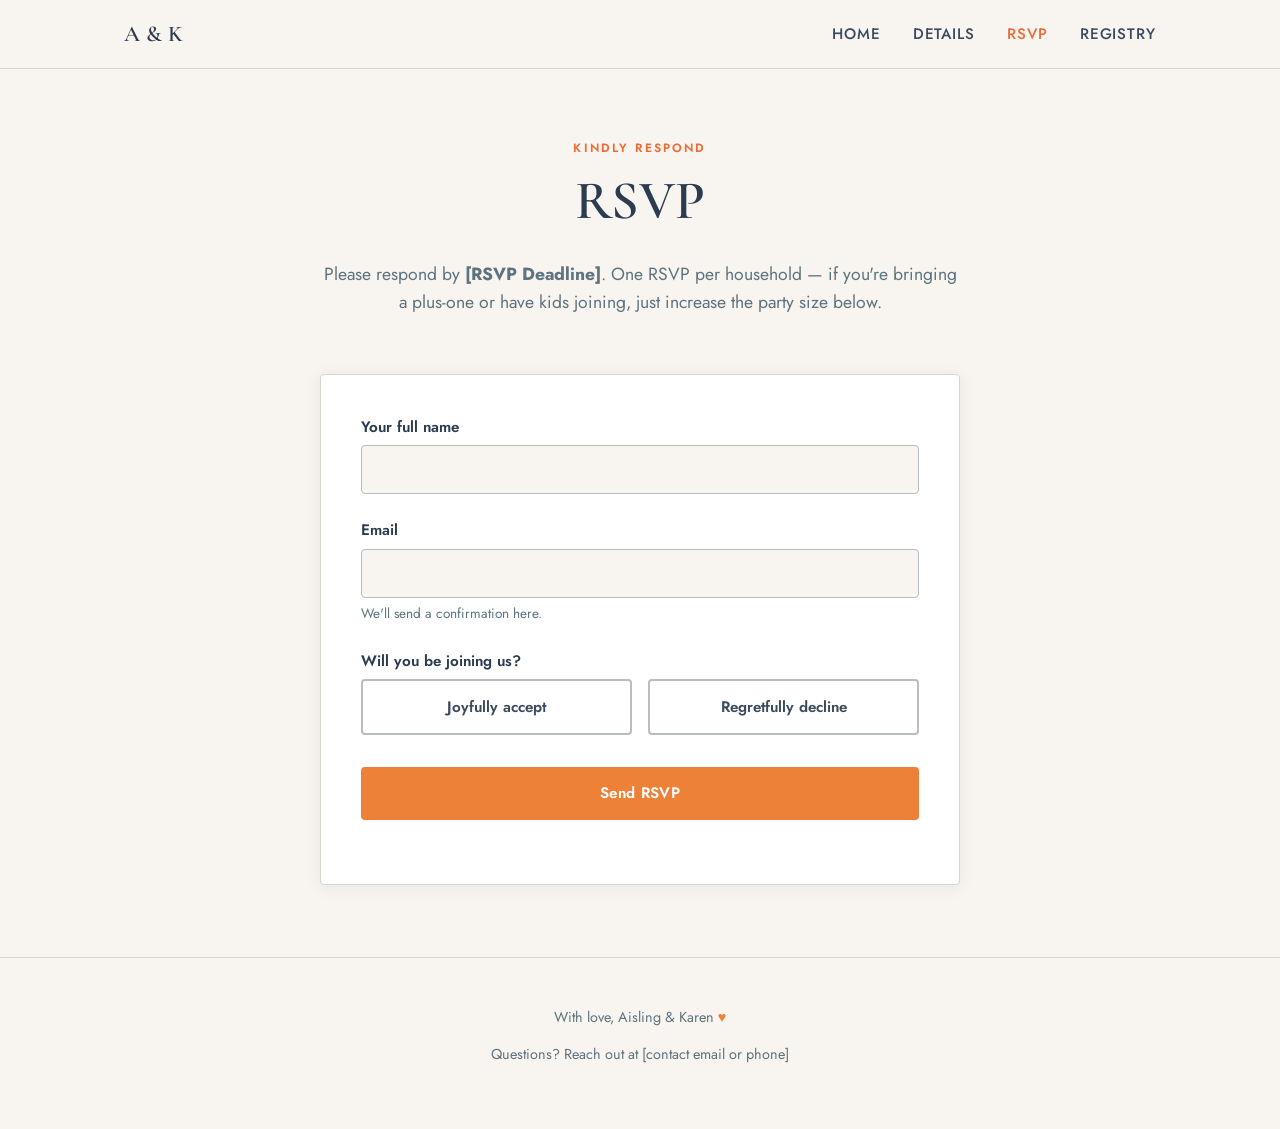
==== rsvp.html @ a1702ba2 "Initial wedding website" ====
<!doctype html>
<html lang="en">
<head>
<meta charset="UTF-8" />
<meta name="viewport" content="width=device-width, initial-scale=1.0" />
<title>RSVP | Aisling &amp; Karen</title>
<link rel="preconnect" href="https://fonts.googleapis.com" />
<link rel="preconnect" href="https://fonts.gstatic.com" crossorigin />
<link href="https://fonts.googleapis.com/css2?family=Cormorant+Garamond:wght@500;600;700&family=Jost:wght@400;500;600;700&display=swap" rel="stylesheet" />
<link rel="stylesheet" href="assets/css/style.css" />
</head>
<body>

<header class="site-header">
  <nav class="nav">
    <a class="nav-brand" href="index.html">A &amp; K</a>
    <button class="nav-toggle" aria-label="Toggle navigation" aria-expanded="false">
      <span></span><span></span><span></span>
    </button>
    <ul class="nav-links">
      <li><a href="index.html">Home</a></li>
      <li><a href="details.html">Details</a></li>
      <li><a href="rsvp.html" class="is-active">RSVP</a></li>
      <li><a href="registry.html">Registry</a></li>
    </ul>
  </nav>
</header>

<main>

  <section class="hero" style="padding: 4rem 0 2.5rem;">
    <div class="container">
      <p class="eyebrow">Kindly respond</p>
      <h1 style="font-size: clamp(2.2rem, 6vw, 3.4rem);">RSVP</h1>
      <p class="lede center">Please respond by <strong>[RSVP Deadline]</strong>. One RSVP per household — if you're bringing a plus-one or have kids joining, just increase the party size below.</p>
    </div>
  </section>

  <section style="padding-top: 0;">
    <div class="container">
      <form id="rsvp-form" class="form">

        <div class="form-row">
          <label for="full-name">Your full name</label>
          <input type="text" id="full-name" name="fullName" required autocomplete="name" />
        </div>

        <div class="form-row">
          <label for="email">Email</label>
          <input type="email" id="email" name="email" required autocomplete="email" />
          <p class="form-hint">We'll send a confirmation here.</p>
        </div>

        <div class="form-row">
          <label>Will you be joining us?</label>
          <div class="radio-group" role="radiogroup">
            <div class="radio-pill">
              <input type="radio" id="attending-yes" name="attending" value="Yes" required />
              <label for="attending-yes">Joyfully accept</label>
            </div>
            <div class="radio-pill">
              <input type="radio" id="attending-no" name="attending" value="No" required />
              <label for="attending-no">Regretfully decline</label>
            </div>
          </div>
        </div>

        <div id="attending-fields" class="hidden">
          <div class="form-row">
            <label for="party-size">Total number of guests in your party (including you)</label>
            <input type="number" id="party-size" name="partySize" min="1" max="10" value="1" />
          </div>

          <div id="guest-list"></div>

          <div class="form-row">
            <label for="notes">Anything else we should know?</label>
            <textarea id="notes" name="notes" rows="3" placeholder="Song requests, accessibility needs, etc."></textarea>
          </div>
        </div>

        <div class="form-row" style="margin-top: 2rem;">
          <button type="submit" class="btn btn-primary btn-block" id="submit-btn">Send RSVP</button>
        </div>

        <div id="form-status" class="form-status"></div>
      </form>
    </div>
  </section>

</main>

<footer class="site-footer">
  <div class="container">
    <p>With love, Aisling &amp; Karen <span class="heart">&hearts;</span></p>
    <p>Questions? Reach out at [contact email or phone]</p>
  </div>
</footer>

<script src="assets/js/main.js"></script>
<script src="assets/js/config.js"></script>
<script src="assets/js/rsvp.js"></script>
</body>
</html>
---- assets/css/style.css ----
/* ==========================================================================
   Design tokens
   Palette sources:
   https://coolors.co/789163-e8ca99-ec8137-5d737e-3b4a5e-e8dfd9
   https://coolors.co/e2c4a1-777d4b-2b3c50-5c7079-ed6a33-b9bdbf
   Strategy: neutrals (cream/tan/grey/navy-text) carry the site;
   sage and burnt orange are used sparingly as accents.
   ========================================================================== */

:root {
  /* neutrals */
  --cream: #f8f4f0;
  --bg: #f8f4f0;
  --bg-alt: #e8dfd9;
  --tan: #e8ca99;
  --tan-deep: #e2c4a1;
  --grey: #b9bdbf;
  --grey-line: #d8d4ce;
  --white: #ffffff;

  /* text */
  --navy: #2b3c50;
  --navy-soft: #3b4a5e;
  --slate: #5d737e;

  /* accents (use sparingly) */
  --sage: #789163;
  --olive: #777d4b;
  --orange: #ec8137;
  --orange-deep: #ed6a33;

  /* type */
  --font-display: "Cormorant Garamond", Georgia, "Times New Roman", serif;
  --font-body: "Jost", "Helvetica Neue", Arial, sans-serif;

  /* layout */
  --max-width: 1080px;
  --radius: 4px;
  --shadow: 0 2px 16px rgba(43, 60, 80, 0.08);
}

* {
  box-sizing: border-box;
}

html {
  scroll-behavior: smooth;
}

body {
  margin: 0;
  background: var(--bg);
  color: var(--navy-soft);
  font-family: var(--font-body);
  font-size: 17px;
  line-height: 1.6;
  -webkit-font-smoothing: antialiased;
}

img {
  max-width: 100%;
  display: block;
}

a {
  color: var(--orange-deep);
  text-decoration: none;
}

a:hover {
  text-decoration: underline;
}

h1, h2, h3, h4 {
  font-family: var(--font-display);
  color: var(--navy);
  font-weight: 600;
  line-height: 1.15;
  margin: 0 0 0.5em;
}

h1 { font-size: clamp(2.5rem, 6vw, 4rem); }
h2 { font-size: clamp(1.9rem, 4vw, 2.6rem); }
h3 { font-size: clamp(1.3rem, 3vw, 1.6rem); }

p { margin: 0 0 1em; }

.eyebrow {
  display: inline-block;
  font-family: var(--font-body);
  text-transform: uppercase;
  letter-spacing: 0.18em;
  font-size: 0.75rem;
  color: var(--sage);
  font-weight: 600;
  margin-bottom: 0.75rem;
}

.container {
  max-width: var(--max-width);
  margin: 0 auto;
  padding: 0 1.5rem;
}

section {
  padding: 4.5rem 0;
}

.section-alt {
  background: var(--bg-alt);
}

/* dark charcoal-blue band — used sparingly as a bold accent moment,
   not as the default text/background treatment */
.section-navy {
  background: var(--navy);
  color: rgba(248, 244, 240, 0.85);
}

.section-navy h1,
.section-navy h2,
.section-navy h3,
.section-navy h4 {
  color: var(--cream);
}

.section-navy .eyebrow {
  color: var(--orange);
}

.section-navy .lede {
  color: rgba(248, 244, 240, 0.7);
}

.section-navy a:not(.btn) {
  color: var(--tan);
}

.section-navy .hero-divider {
  background: var(--orange);
}

.center {
  text-align: center;
}

.lede {
  max-width: 640px;
  color: var(--slate);
  font-size: 1.1rem;
}

.lede.center {
  margin-left: auto;
  margin-right: auto;
}

/* ---------- buttons ---------- */

.btn {
  display: inline-block;
  padding: 0.85rem 1.9rem;
  border-radius: var(--radius);
  font-family: var(--font-body);
  font-weight: 600;
  font-size: 0.95rem;
  letter-spacing: 0.02em;
  cursor: pointer;
  border: 2px solid transparent;
  transition: transform 0.15s ease, box-shadow 0.15s ease, background 0.15s ease, color 0.15s ease;
  text-decoration: none;
}

.btn:hover {
  text-decoration: none;
  transform: translateY(-1px);
}

.btn-primary {
  background: var(--orange);
  color: var(--white);
}

.btn-primary:hover {
  background: var(--orange-deep);
  box-shadow: 0 6px 18px rgba(236, 129, 55, 0.35);
}

.btn-secondary {
  background: transparent;
  color: var(--navy);
  border-color: var(--navy);
}

.btn-secondary:hover {
  background: var(--navy);
  color: var(--white);
}

.btn-sage {
  background: var(--sage);
  color: var(--white);
}

.btn-sage:hover {
  background: var(--olive);
}

.btn-navy {
  background: var(--navy);
  color: var(--white);
}

.btn-navy:hover {
  background: var(--navy-soft);
  box-shadow: 0 6px 18px rgba(43, 60, 80, 0.35);
}

.btn-block {
  display: block;
  width: 100%;
  text-align: center;
}

.btn[disabled],
.btn.is-disabled {
  opacity: 0.5;
  pointer-events: none;
}

/* ---------- nav ---------- */

.site-header {
  position: sticky;
  top: 0;
  z-index: 50;
  background: rgba(248, 244, 240, 0.92);
  backdrop-filter: blur(6px);
  border-bottom: 1px solid var(--grey-line);
}

.nav {
  display: flex;
  align-items: center;
  justify-content: space-between;
  padding: 1rem 1.5rem;
  max-width: var(--max-width);
  margin: 0 auto;
}

.nav-brand {
  font-family: var(--font-display);
  font-size: 1.4rem;
  font-weight: 600;
  color: var(--navy);
  letter-spacing: 0.02em;
}

.nav-brand:hover {
  text-decoration: none;
}

.nav-links {
  display: flex;
  gap: 2rem;
  list-style: none;
  margin: 0;
  padding: 0;
}

.nav-links a {
  color: var(--navy-soft);
  font-weight: 500;
  font-size: 0.95rem;
  text-transform: uppercase;
  letter-spacing: 0.06em;
}

.nav-links a.is-active {
  color: var(--orange-deep);
}

.nav-links a:hover {
  color: var(--orange-deep);
  text-decoration: none;
}

.nav-toggle {
  display: none;
  background: none;
  border: none;
  cursor: pointer;
  padding: 0.5rem;
}

.nav-toggle span {
  display: block;
  width: 24px;
  height: 2px;
  background: var(--navy);
  margin: 5px 0;
  transition: transform 0.2s ease, opacity 0.2s ease;
}

@media (max-width: 720px) {
  .nav-toggle {
    display: block;
  }

  .nav-links {
    position: absolute;
    top: 100%;
    left: 0;
    right: 0;
    background: var(--cream);
    flex-direction: column;
    gap: 0;
    max-height: 0;
    overflow: hidden;
    border-bottom: 1px solid var(--grey-line);
    transition: max-height 0.25s ease;
  }

  .nav-links.is-open {
    max-height: 400px;
  }

  .nav-links a {
    display: block;
    padding: 1rem 1.5rem;
    border-top: 1px solid var(--grey-line);
  }
}

/* ---------- hero ---------- */

.hero {
  padding: 6rem 0 5rem;
  text-align: center;
}

.hero .eyebrow {
  color: var(--orange-deep);
}

.hero-names {
  font-family: var(--font-display);
  font-size: clamp(3rem, 9vw, 5.5rem);
  color: var(--navy);
  margin-bottom: 0.3em;
}

.hero-date {
  font-size: 1.2rem;
  color: var(--slate);
  letter-spacing: 0.04em;
  margin-bottom: 2rem;
}

.hero-actions {
  display: flex;
  gap: 1rem;
  justify-content: center;
  flex-wrap: wrap;
}

.hero-divider {
  width: 60px;
  height: 2px;
  background: var(--sage);
  margin: 2rem auto;
  border: none;
}

/* ---------- cards / grid ---------- */

.grid {
  display: grid;
  gap: 2rem;
}

.grid-3 {
  grid-template-columns: repeat(3, 1fr);
}

.grid-2 {
  grid-template-columns: repeat(2, 1fr);
}

@media (max-width: 800px) {
  .grid-3, .grid-2 {
    grid-template-columns: 1fr;
  }
}

.card {
  background: var(--white);
  border-radius: var(--radius);
  padding: 2rem;
  box-shadow: var(--shadow);
  border: 1px solid var(--grey-line);
}

.card h3 {
  margin-bottom: 0.6rem;
}

.card-icon {
  width: 40px;
  height: 40px;
  margin-bottom: 1rem;
  color: var(--sage);
}

/* ---------- funds ---------- */

.fund-grid {
  display: grid;
  grid-template-columns: repeat(auto-fit, minmax(260px, 1fr));
  gap: 1.75rem;
}

.fund-card {
  background: var(--white);
  border-radius: var(--radius);
  overflow: hidden;
  box-shadow: var(--shadow);
  border: 1px solid var(--grey-line);
  display: flex;
  flex-direction: column;
}

.fund-img {
  width: 100%;
  height: 160px;
  object-fit: cover;
  background: var(--bg-alt);
}

.fund-body {
  padding: 1.75rem;
  display: flex;
  flex-direction: column;
  flex: 1;
}

.fund-desc {
  color: var(--slate);
  font-size: 0.95rem;
  flex: 1;
}

.fund-progress-track {
  width: 100%;
  height: 10px;
  border-radius: 999px;
  background: var(--bg-alt);
  overflow: hidden;
  margin: 1rem 0 0.5rem;
}

.fund-progress-fill {
  height: 100%;
  background: var(--orange);
  border-radius: 999px;
  transition: width 0.3s ease;
}

.fund-progress-fill.is-complete {
  background: var(--sage);
}

.fund-progress-label {
  display: flex;
  justify-content: space-between;
  font-size: 0.85rem;
  color: var(--navy);
  font-weight: 600;
  margin-bottom: 1.25rem;
}

.fund-progress-label span:last-child {
  color: var(--slate);
  font-weight: 500;
}

/* ---------- timeline (schedule) ---------- */

.timeline {
  list-style: none;
  margin: 0;
  padding: 0;
  max-width: 720px;
  margin: 0 auto;
}

.timeline-item {
  display: grid;
  grid-template-columns: 140px 1fr;
  gap: 1.5rem;
  padding: 1.75rem 0;
  border-bottom: 1px solid var(--grey-line);
}

.timeline-item:last-child {
  border-bottom: none;
}

.timeline-time {
  color: var(--orange-deep);
  font-weight: 600;
  font-family: var(--font-display);
  font-size: 1.2rem;
}

.timeline-body h4 {
  font-family: var(--font-body);
  color: var(--navy);
  font-weight: 700;
  font-size: 1.05rem;
  margin-bottom: 0.25rem;
}

.timeline-body p {
  color: var(--slate);
  margin-bottom: 0.5rem;
}

.timeline-cal-link {
  font-size: 0.85rem;
  font-weight: 600;
  text-transform: uppercase;
  letter-spacing: 0.04em;
}

@media (max-width: 560px) {
  .timeline-item {
    grid-template-columns: 1fr;
    gap: 0.4rem;
  }
}

/* ---------- info table (travel/attire) ---------- */

.info-list dt {
  font-weight: 700;
  color: var(--navy);
  margin-top: 1.25rem;
}

.info-list dd {
  margin: 0.25rem 0 0;
  color: var(--slate);
}

/* ---------- forms ---------- */

.form {
  max-width: 640px;
  margin: 0 auto;
  background: var(--white);
  padding: 2.5rem;
  border-radius: var(--radius);
  box-shadow: var(--shadow);
  border: 1px solid var(--grey-line);
}

.form-row {
  margin-bottom: 1.5rem;
}

.form-row label {
  display: block;
  font-weight: 600;
  color: var(--navy);
  margin-bottom: 0.4rem;
  font-size: 0.95rem;
}

.form-hint {
  color: var(--slate);
  font-size: 0.85rem;
  margin-top: 0.3rem;
}

.form-row input[type="text"],
.form-row input[type="email"],
.form-row input[type="number"],
.form-row select,
.form-row textarea {
  width: 100%;
  padding: 0.75rem 0.9rem;
  border: 1px solid var(--grey);
  border-radius: var(--radius);
  font-family: var(--font-body);
  font-size: 1rem;
  background: var(--cream);
  color: var(--navy);
}

.form-row input:focus,
.form-row select:focus,
.form-row textarea:focus {
  outline: none;
  border-color: var(--orange);
  box-shadow: 0 0 0 3px rgba(236, 129, 55, 0.15);
}

.radio-group {
  display: flex;
  gap: 1rem;
  flex-wrap: wrap;
}

.radio-pill {
  flex: 1;
  min-width: 120px;
}

.radio-pill input {
  position: absolute;
  opacity: 0;
  pointer-events: none;
}

.radio-pill label {
  display: block;
  text-align: center;
  padding: 0.85rem 1rem;
  border: 2px solid var(--grey);
  border-radius: var(--radius);
  cursor: pointer;
  font-weight: 600;
  color: var(--navy-soft);
  margin: 0;
  transition: all 0.15s ease;
}

.radio-pill input:checked + label {
  border-color: var(--orange);
  background: rgba(236, 129, 55, 0.1);
  color: var(--orange-deep);
}

.checkbox-row {
  display: flex;
  align-items: flex-start;
  gap: 0.6rem;
}

.checkbox-row input {
  margin-top: 0.3rem;
}

.checkbox-row label {
  font-weight: 500;
  margin: 0;
}

.form-status {
  margin-top: 1.25rem;
  padding: 0.9rem 1.1rem;
  border-radius: var(--radius);
  font-size: 0.95rem;
  display: none;
}

.form-status.is-visible {
  display: block;
}

.form-status.is-success {
  background: rgba(120, 145, 99, 0.15);
  color: var(--sage);
  border: 1px solid var(--sage);
}

.form-status.is-error {
  background: rgba(236, 129, 55, 0.12);
  color: var(--orange-deep);
  border: 1px solid var(--orange);
}

.guest-block {
  border-top: 1px dashed var(--grey);
  padding-top: 1.25rem;
  margin-top: 1.25rem;
}

/* ---------- registry ---------- */

.registry-intro {
  text-align: center;
  max-width: 700px;
  margin: 0 auto 3rem;
}

.registry-filter {
  display: flex;
  gap: 0.6rem;
  flex-wrap: wrap;
  justify-content: center;
  margin-bottom: 2.5rem;
}

.filter-chip {
  border: 1px solid var(--grey);
  background: var(--white);
  color: var(--navy-soft);
  padding: 0.5rem 1.1rem;
  border-radius: 999px;
  font-size: 0.85rem;
  font-weight: 600;
  cursor: pointer;
}

.filter-chip.is-active {
  background: var(--navy);
  border-color: var(--navy);
  color: var(--white);
}

.registry-list {
  display: flex;
  flex-direction: column;
  gap: 1.25rem;
}

.registry-row {
  display: grid;
  grid-template-columns: 140px 1fr auto;
  gap: 1.75rem;
  align-items: center;
  background: var(--white);
  border: 1px solid var(--grey-line);
  border-radius: var(--radius);
  padding: 1.5rem;
  box-shadow: var(--shadow);
}

.registry-row.is-claimed {
  opacity: 0.45;
}

.registry-img {
  width: 140px;
  height: 140px;
  object-fit: cover;
  border-radius: var(--radius);
  background: var(--bg-alt);
}

.registry-info h3 {
  margin-bottom: 0.3rem;
}

.registry-desc {
  color: var(--slate);
  margin-bottom: 0.6rem;
}

.registry-price {
  font-weight: 700;
  color: var(--navy);
  margin-bottom: 0.6rem;
  font-family: var(--font-display);
  font-size: 1.15rem;
}

.registry-links {
  display: flex;
  gap: 0.6rem;
  flex-wrap: wrap;
  margin-bottom: 0.6rem;
}

.registry-links a {
  font-size: 0.85rem;
  font-weight: 600;
  border: 1px solid var(--slate);
  color: var(--slate);
  padding: 0.35rem 0.8rem;
  border-radius: 999px;
}

.registry-links a:hover {
  border-color: var(--orange-deep);
  color: var(--orange-deep);
  text-decoration: none;
}

.registry-qty {
  font-size: 0.85rem;
  color: var(--sage);
  font-weight: 600;
}

.registry-action {
  text-align: center;
  min-width: 160px;
}

.registry-claimed-tag {
  display: inline-block;
  background: var(--sage);
  color: var(--white);
  font-size: 0.8rem;
  font-weight: 700;
  padding: 0.4rem 0.9rem;
  border-radius: 999px;
}

@media (max-width: 720px) {
  .registry-row {
    grid-template-columns: 1fr;
    text-align: center;
  }

  .registry-img {
    width: 100%;
    height: 200px;
    margin: 0 auto;
  }

  .registry-links {
    justify-content: center;
  }
}

/* ---------- modal (claim confirmation) ---------- */

.modal-overlay {
  position: fixed;
  inset: 0;
  background: rgba(43, 60, 80, 0.55);
  display: none;
  align-items: center;
  justify-content: center;
  padding: 1.5rem;
  z-index: 100;
}

.modal-overlay.is-open {
  display: flex;
}

.modal {
  background: var(--white);
  border-radius: var(--radius);
  padding: 2.5rem;
  max-width: 440px;
  width: 100%;
  box-shadow: 0 20px 50px rgba(0,0,0,0.25);
}

.modal h3 {
  margin-bottom: 0.5rem;
}

.modal .lede {
  font-size: 0.95rem;
  margin-bottom: 1.5rem;
}

.modal-actions {
  display: flex;
  gap: 0.75rem;
  margin-top: 1.5rem;
}

.modal-actions .btn {
  flex: 1;
}

/* ---------- footer ---------- */

.site-footer {
  padding: 3rem 0;
  text-align: center;
  color: var(--slate);
  font-size: 0.9rem;
  border-top: 1px solid var(--grey-line);
}

.site-footer .heart {
  color: var(--orange);
}

/* ---------- utility ---------- */

.mt-0 { margin-top: 0; }
.mb-0 { margin-bottom: 0; }
.hidden { display: none !important; }
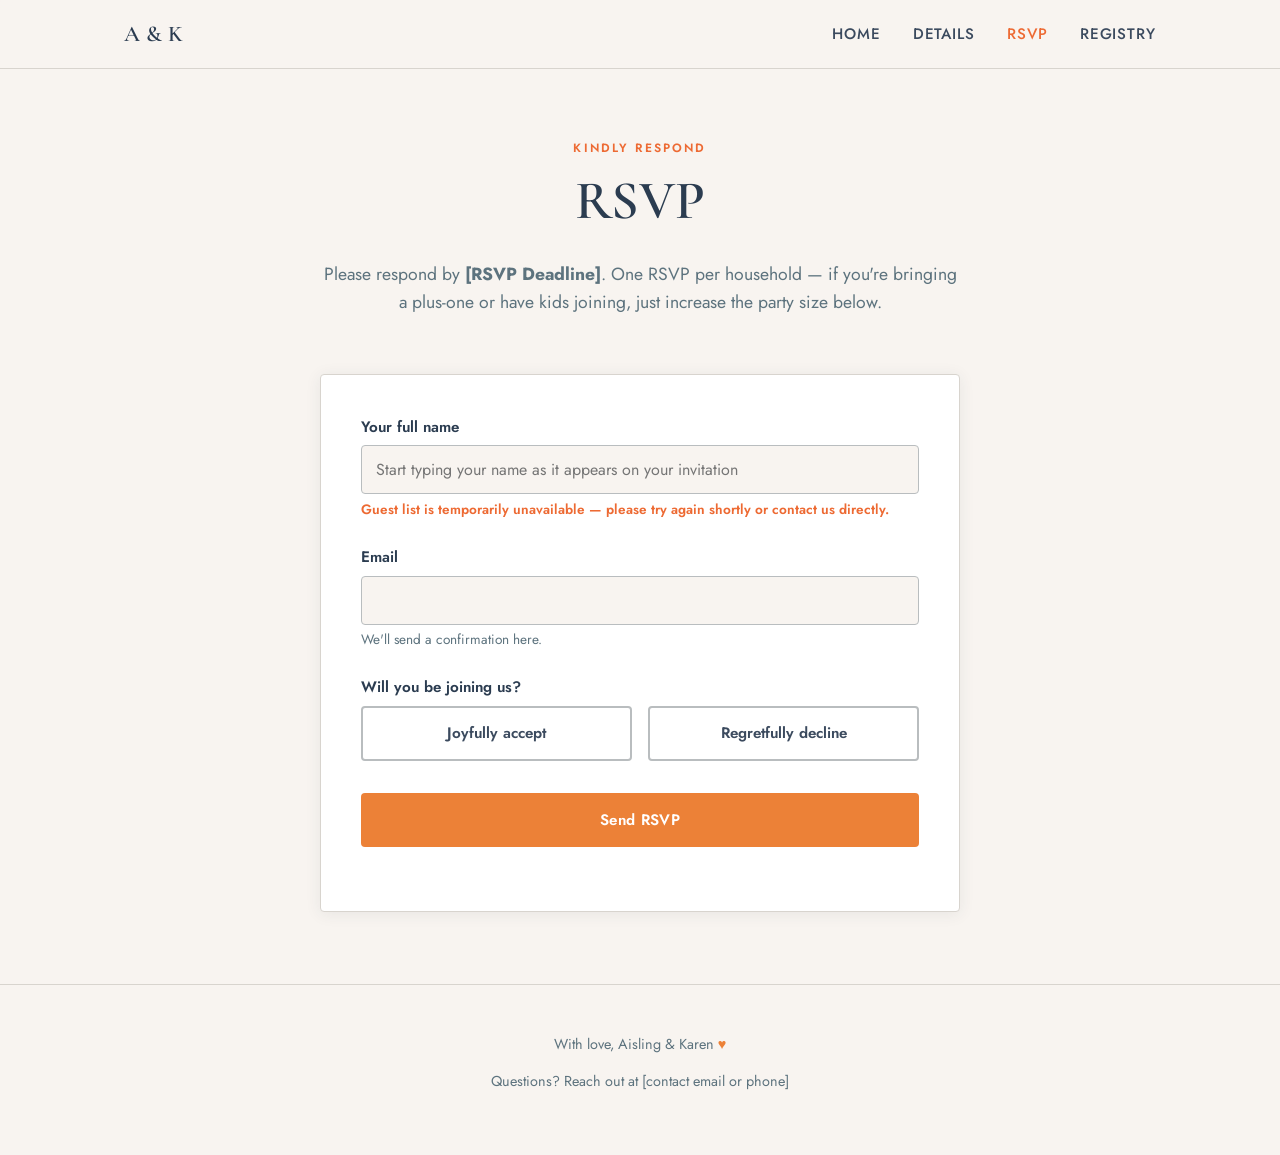
==== commit 585d5afb: "Add seat-allocation guest lookup to RSVP form Guests now search for their invitation by name against" ====
--- a/rsvp.html
+++ b/rsvp.html
@@ -40,9 +40,11 @@
     <div class="container">
       <form id="rsvp-form" class="form">
 
-        <div class="form-row">
+        <div class="form-row autocomplete">
           <label for="full-name">Your full name</label>
-          <input type="text" id="full-name" name="fullName" required autocomplete="name" />
+          <input type="text" id="full-name" name="fullName" required autocomplete="off" placeholder="Start typing your name as it appears on your invitation" />
+          <div id="name-dropdown" class="autocomplete-dropdown"></div>
+          <p id="name-hint" class="form-hint">We'll match this against your invitation to show your available party size.</p>
         </div>
 
         <div class="form-row">
@@ -68,7 +70,8 @@
         <div id="attending-fields" class="hidden">
           <div class="form-row">
             <label for="party-size">Total number of guests in your party (including you)</label>
-            <input type="number" id="party-size" name="partySize" min="1" max="10" value="1" />
+            <input type="number" id="party-size" name="partySize" min="1" max="1" value="1" />
+            <p class="form-hint">Capped at the number of seats on your invitation.</p>
           </div>
 
           <div id="guest-list"></div>
--- a/assets/css/style.css
+++ b/assets/css/style.css
@@ -583,6 +583,63 @@
   margin-top: 0.3rem;
 }
 
+.form-hint.is-error {
+  color: var(--orange-deep);
+  font-weight: 600;
+}
+
+/* ---------- name lookup autocomplete ---------- */
+
+.autocomplete {
+  position: relative;
+}
+
+.autocomplete-dropdown {
+  position: absolute;
+  top: calc(100% + 4px);
+  left: 0;
+  right: 0;
+  z-index: 10;
+  background: var(--white);
+  border: 1px solid var(--grey);
+  border-radius: var(--radius);
+  box-shadow: var(--shadow);
+  max-height: 220px;
+  overflow-y: auto;
+  display: none;
+}
+
+.autocomplete-dropdown.is-open {
+  display: block;
+}
+
+.autocomplete-item {
+  padding: 0.7rem 0.9rem;
+  cursor: pointer;
+  font-size: 0.95rem;
+  color: var(--navy-soft);
+}
+
+.autocomplete-item:hover,
+.autocomplete-item.is-active {
+  background: var(--bg-alt);
+  color: var(--navy);
+}
+
+.autocomplete-empty {
+  padding: 0.7rem 0.9rem;
+  font-size: 0.9rem;
+  color: var(--slate);
+}
+
+.guest-name-tag {
+  display: inline-block;
+  font-size: 0.75rem;
+  font-weight: 600;
+  color: var(--sage);
+  margin-left: 0.5rem;
+}
+
 .form-row input[type="text"],
 .form-row input[type="email"],
 .form-row input[type="number"],
